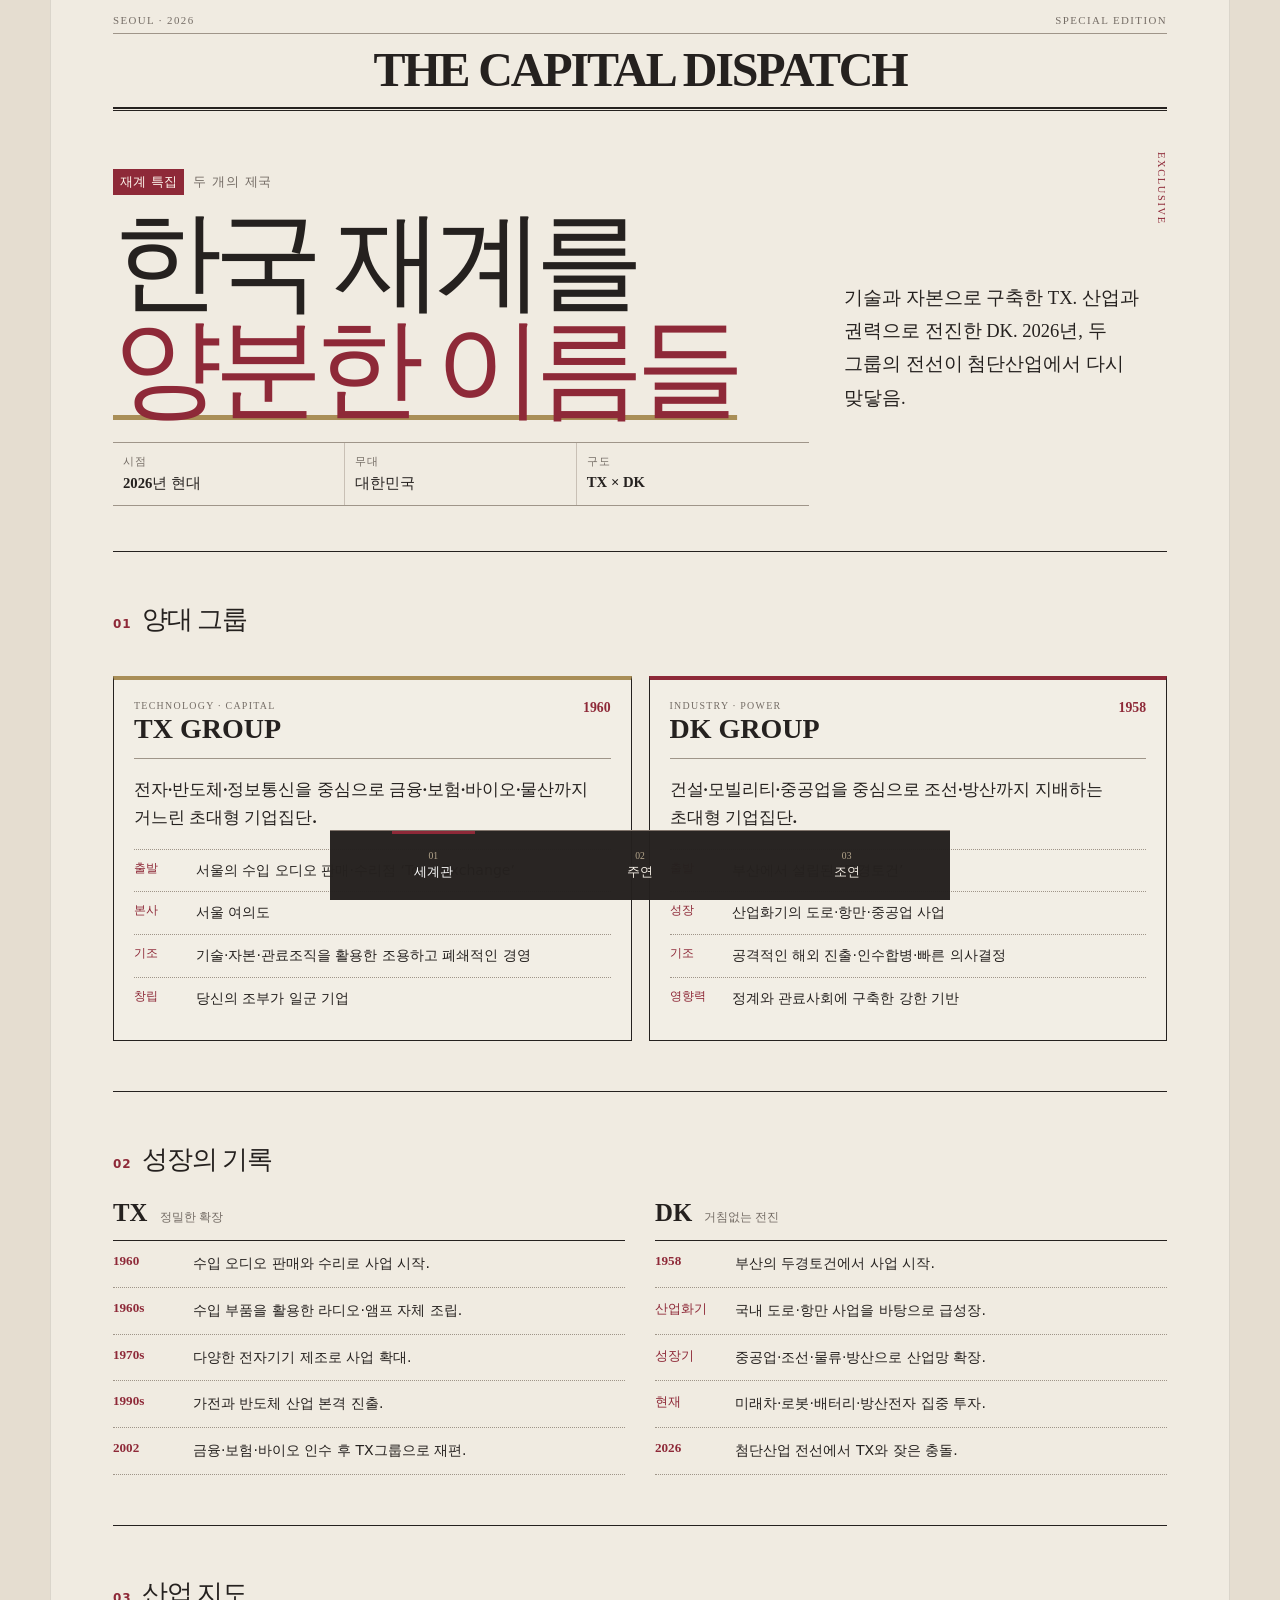
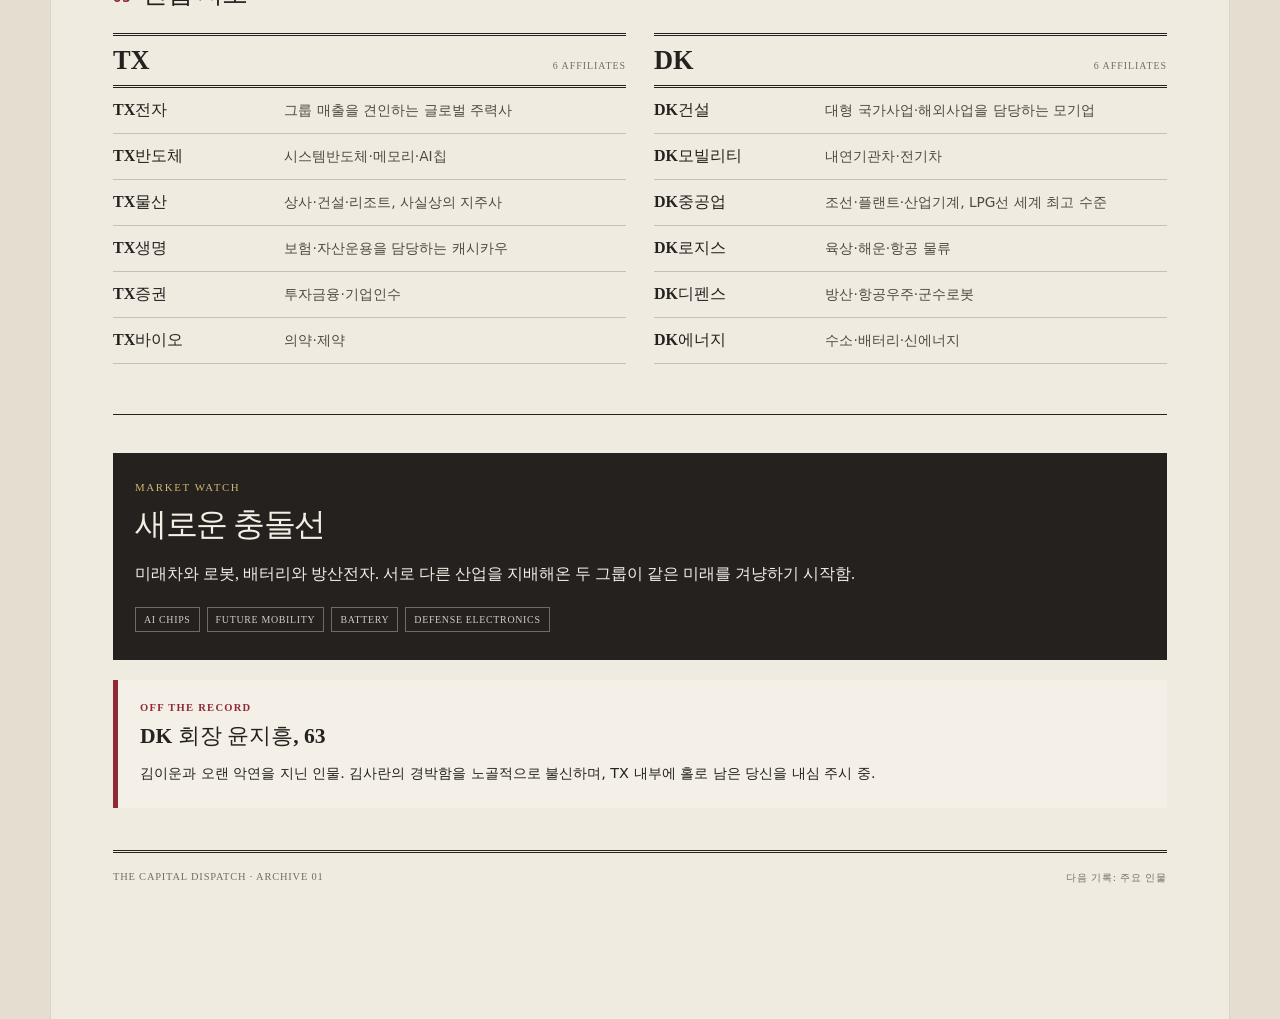
==== index.html @ c9440ed6 "Add mobile-first RP introduction site Adds the world, lead character, and supporting character pages" ====
<!doctype html>
<html lang="ko">
<head>
  <meta charset="utf-8">
  <meta name="viewport" content="width=device-width, initial-scale=1, viewport-fit=cover">
  <meta name="theme-color" content="#eee8dd">
  <meta name="description" content="2026년 한국 재계를 양분한 TX그룹과 DK그룹의 역사와 계열사를 담은 RP 세계관 안내.">
  <title>적뿐인 집안엔 내 편이 없다 | 세계관</title>
  <link rel="icon" href="favicon.svg" type="image/svg+xml">
  <link rel="stylesheet" href="styles.css">
</head>
<body>
  <a class="skip-link" href="#main">본문으로 이동</a>

  <header class="masthead" aria-label="특집 제호">
    <div class="masthead__meta">
      <span>SEOUL · 2026</span>
      <span>SPECIAL EDITION</span>
    </div>
    <div class="masthead__name">THE CAPITAL DISPATCH</div>
    <div class="masthead__rule" aria-hidden="true"></div>
  </header>

  <main id="main">
    <article class="lead-story">
      <p class="kicker"><span>재계 특집</span> 두 개의 제국</p>
      <h1>한국 재계를<br><em>양분한 이름들</em></h1>
      <p class="lead-story__summary">
        기술과 자본으로 구축한 TX.
        산업과 권력으로 전진한 DK.
        2026년, 두 그룹의 전선이 첨단산업에서 다시 맞닿음.
      </p>
      <dl class="edition-data" aria-label="세계관 기본 정보">
        <div><dt>시점</dt><dd>2026년 현대</dd></div>
        <div><dt>무대</dt><dd>대한민국</dd></div>
        <div><dt>구도</dt><dd>TX × DK</dd></div>
      </dl>
    </article>

    <section class="empire-grid" aria-labelledby="empire-title">
      <h2 id="empire-title" class="section-heading">
        <span>01</span> 양대 그룹
      </h2>

      <article class="group-card group-card--tx">
        <header class="group-card__header">
          <div>
            <p class="group-card__eyebrow">TECHNOLOGY · CAPITAL</p>
            <h3>TX GROUP</h3>
          </div>
          <span class="founding-year">1960</span>
        </header>
        <p class="group-card__lead">
          전자·반도체·정보통신을 중심으로 금융·보험·바이오·물산까지 거느린 초대형 기업집단.
        </p>
        <ul class="fact-list">
          <li><b>출발</b><span>서울의 수입 오디오 판매·수리점 ‘Tone Exchange’</span></li>
          <li><b>본사</b><span>서울 여의도</span></li>
          <li><b>기조</b><span>기술·자본·관료조직을 활용한 조용하고 폐쇄적인 경영</span></li>
          <li><b>창립</b><span>당신의 조부가 일군 기업</span></li>
        </ul>
      </article>

      <article class="group-card group-card--dk">
        <header class="group-card__header">
          <div>
            <p class="group-card__eyebrow">INDUSTRY · POWER</p>
            <h3>DK GROUP</h3>
          </div>
          <span class="founding-year">1958</span>
        </header>
        <p class="group-card__lead">
          건설·모빌리티·중공업을 중심으로 조선·방산까지 지배하는 초대형 기업집단.
        </p>
        <ul class="fact-list">
          <li><b>출발</b><span>부산에서 설립된 ‘두경토건’</span></li>
          <li><b>성장</b><span>산업화기의 도로·항만·중공업 사업</span></li>
          <li><b>기조</b><span>공격적인 해외 진출·인수합병·빠른 의사결정</span></li>
          <li><b>영향력</b><span>정계와 관료사회에 구축한 강한 기반</span></li>
        </ul>
      </article>
    </section>

    <section class="history" aria-labelledby="history-title">
      <h2 id="history-title" class="section-heading">
        <span>02</span> 성장의 기록
      </h2>

      <div class="history__columns">
        <article class="timeline">
          <h3>TX <small>정밀한 확장</small></h3>
          <ol>
            <li><time>1960</time><p>수입 오디오 판매와 수리로 사업 시작.</p></li>
            <li><time>1960s</time><p>수입 부품을 활용한 라디오·앰프 자체 조립.</p></li>
            <li><time>1970s</time><p>다양한 전자기기 제조로 사업 확대.</p></li>
            <li><time>1990s</time><p>가전과 반도체 산업 본격 진출.</p></li>
            <li><time>2002</time><p>금융·보험·바이오 인수 후 TX그룹으로 재편.</p></li>
          </ol>
        </article>

        <article class="timeline">
          <h3>DK <small>거침없는 전진</small></h3>
          <ol>
            <li><time>1958</time><p>부산의 두경토건에서 사업 시작.</p></li>
            <li><time>산업화기</time><p>국내 도로·항만 사업을 바탕으로 급성장.</p></li>
            <li><time>성장기</time><p>중공업·조선·물류·방산으로 산업망 확장.</p></li>
            <li><time>현재</time><p>미래차·로봇·배터리·방산전자 집중 투자.</p></li>
            <li><time>2026</time><p>첨단산업 전선에서 TX와 잦은 충돌.</p></li>
          </ol>
        </article>
      </div>
    </section>

    <section class="affiliates" aria-labelledby="affiliate-title">
      <h2 id="affiliate-title" class="section-heading">
        <span>03</span> 산업 지도
      </h2>

      <div class="affiliate-columns">
        <article>
          <header class="affiliate-columns__header">
            <h3>TX</h3><span>6 AFFILIATES</span>
          </header>
          <dl class="affiliate-list">
            <div><dt>TX전자</dt><dd>그룹 매출을 견인하는 글로벌 주력사</dd></div>
            <div><dt>TX반도체</dt><dd>시스템반도체·메모리·AI칩</dd></div>
            <div><dt>TX물산</dt><dd>상사·건설·리조트, 사실상의 지주사</dd></div>
            <div><dt>TX생명</dt><dd>보험·자산운용을 담당하는 캐시카우</dd></div>
            <div><dt>TX증권</dt><dd>투자금융·기업인수</dd></div>
            <div><dt>TX바이오</dt><dd>의약·제약</dd></div>
          </dl>
        </article>

        <article>
          <header class="affiliate-columns__header">
            <h3>DK</h3><span>6 AFFILIATES</span>
          </header>
          <dl class="affiliate-list">
            <div><dt>DK건설</dt><dd>대형 국가사업·해외사업을 담당하는 모기업</dd></div>
            <div><dt>DK모빌리티</dt><dd>내연기관차·전기차</dd></div>
            <div><dt>DK중공업</dt><dd>조선·플랜트·산업기계, LPG선 세계 최고 수준</dd></div>
            <div><dt>DK로지스</dt><dd>육상·해운·항공 물류</dd></div>
            <div><dt>DK디펜스</dt><dd>방산·항공우주·군수로봇</dd></div>
            <div><dt>DK에너지</dt><dd>수소·배터리·신에너지</dd></div>
          </dl>
        </article>
      </div>
    </section>

    <section class="fault-line" aria-labelledby="fault-title">
      <div class="fault-line__label">MARKET WATCH</div>
      <h2 id="fault-title">새로운 충돌선</h2>
      <p>
        미래차와 로봇, 배터리와 방산전자.
        서로 다른 산업을 지배해온 두 그룹이 같은 미래를 겨냥하기 시작함.
      </p>
      <ul aria-label="충돌 산업">
        <li>AI CHIPS</li>
        <li>FUTURE MOBILITY</li>
        <li>BATTERY</li>
        <li>DEFENSE ELECTRONICS</li>
      </ul>
    </section>

    <aside class="chairman-note" aria-labelledby="chairman-title">
      <p class="chairman-note__mark">OFF THE RECORD</p>
      <h2 id="chairman-title">DK 회장 윤지흥, 63</h2>
      <p>
        김이운과 오랜 악연을 지닌 인물.
        김사란의 경박함을 노골적으로 불신하며, TX 내부에 홀로 남은 당신을 내심 주시 중.
      </p>
    </aside>
  </main>

  <footer class="page-footer">
    <p>THE CAPITAL DISPATCH · ARCHIVE 01</p>
    <p>다음 기록: 주요 인물</p>
  </footer>

  <nav class="bottom-nav" aria-label="페이지 탐색">
    <a href="index.html" aria-current="page"><b>01</b><span>세계관</span></a>
    <a href="leads.html"><b>02</b><span>주연</span></a>
    <a href="supporting.html"><b>03</b><span>조연</span></a>
  </nav>
</body>
</html>
---- styles.css ----
:root {
  color-scheme: light;
  --paper: #eee8dd;
  --paper-deep: #e5ddd0;
  --ink: #25211f;
  --muted: #746c65;
  --rule: #9f9589;
  --rule-light: #c9c0b5;
  --wine: #8e2938;
  --gold: #a98e57;
  --nav-height: 70px;
  font-family: system-ui, -apple-system, BlinkMacSystemFont, "Apple SD Gothic Neo", "Malgun Gothic", sans-serif;
  font-synthesis: none;
}

* { box-sizing: border-box; }

html {
  background: var(--paper-deep);
  scroll-behavior: auto;
}

body {
  width: min(100%, 1180px);
  min-height: 100vh;
  margin: 0 auto;
  padding: 0 18px calc(var(--nav-height) + env(safe-area-inset-bottom) + 34px);
  color: var(--ink);
  background:
    linear-gradient(rgba(255,255,255,.12), rgba(255,255,255,.12)),
    var(--paper);
  border-inline: 1px solid rgba(75, 66, 58, .13);
  text-rendering: optimizeLegibility;
  overflow-wrap: break-word;
}

a { color: inherit; }

.skip-link {
  position: fixed;
  z-index: 100;
  left: 12px;
  top: 12px;
  padding: 10px 14px;
  color: white;
  background: var(--ink);
  transform: translateY(-160%);
}

.skip-link:focus { transform: none; }

.masthead {
  padding: 14px 0 0;
  border-bottom: 3px double var(--ink);
}

.masthead__meta {
  display: flex;
  justify-content: space-between;
  gap: 16px;
  padding-bottom: 7px;
  color: var(--muted);
  font-family: Georgia, "Times New Roman", serif;
  font-size: .68rem;
  letter-spacing: .13em;
}

.masthead__name {
  padding: 8px 0 10px;
  border-top: 1px solid var(--rule);
  font-family: Georgia, "Times New Roman", "Batang", serif;
  font-size: clamp(1.45rem, 6.5vw, 3rem);
  font-weight: 700;
  letter-spacing: -.045em;
  text-align: center;
}

.masthead__rule { border-top: 1px solid var(--ink); }

main { display: block; }

.lead-story {
  position: relative;
  padding: 38px 0 32px;
  border-bottom: 1px solid var(--ink);
}

.lead-story::after {
  content: "EXCLUSIVE";
  position: absolute;
  right: 0;
  top: 41px;
  color: var(--wine);
  font-family: Georgia, serif;
  font-size: .65rem;
  letter-spacing: .16em;
  writing-mode: vertical-rl;
}

.kicker {
  display: flex;
  align-items: center;
  gap: 9px;
  margin: 0 34px 14px 0;
  color: var(--muted);
  font-size: .82rem;
  font-weight: 700;
  letter-spacing: .06em;
}

.kicker span {
  padding: 4px 7px;
  color: #fff8ef;
  background: var(--wine);
  letter-spacing: 0;
}

h1, h2, h3, p { margin-top: 0; }

h1 {
  max-width: 12ch;
  margin-bottom: 20px;
  font-family: Georgia, "Times New Roman", "Batang", serif;
  font-size: clamp(2.6rem, 12vw, 6.8rem);
  line-height: .98;
  letter-spacing: -.075em;
  word-break: keep-all;
}

h1 em {
  color: var(--wine);
  font-style: normal;
  text-decoration: underline;
  text-decoration-color: var(--gold);
  text-decoration-thickness: .05em;
  text-underline-offset: .09em;
}

.lead-story__summary {
  max-width: 580px;
  margin-bottom: 27px;
  font-family: Georgia, "Times New Roman", "Batang", serif;
  font-size: 1.06rem;
  line-height: 1.8;
  word-break: keep-all;
}

.edition-data {
  display: grid;
  grid-template-columns: repeat(3, minmax(0, 1fr));
  margin: 0;
  border-block: 1px solid var(--rule);
}

.edition-data div {
  padding: 12px 10px;
  border-right: 1px solid var(--rule-light);
}

.edition-data div:last-child { border-right: 0; }
.edition-data dt { color: var(--muted); font-size: .68rem; font-weight: 800; letter-spacing: .08em; }
.edition-data dd { margin: 5px 0 0; font-family: Georgia, "Batang", serif; font-size: .92rem; font-weight: 700; }

section { padding: 38px 0; border-bottom: 1px solid var(--ink); }

.section-heading {
  display: flex;
  align-items: baseline;
  gap: 10px;
  margin-bottom: 22px;
  font-family: Georgia, "Times New Roman", "Batang", serif;
  font-size: 1.65rem;
  letter-spacing: -.04em;
}

.section-heading span {
  color: var(--wine);
  font-family: system-ui, sans-serif;
  font-size: .75rem;
  letter-spacing: .08em;
}

.empire-grid { display: grid; gap: 17px; }
.empire-grid > .section-heading { grid-column: 1 / -1; }

.group-card {
  padding: 20px;
  border: 1px solid var(--ink);
  background: rgba(255,255,255,.14);
}

.group-card--dk { border-top-color: var(--wine); border-top-width: 4px; }
.group-card--tx { border-top-color: var(--gold); border-top-width: 4px; }

.group-card__header {
  display: flex;
  align-items: start;
  justify-content: space-between;
  gap: 14px;
  padding-bottom: 15px;
  border-bottom: 1px solid var(--rule);
}

.group-card__eyebrow {
  margin-bottom: 4px;
  color: var(--muted);
  font-family: Georgia, serif;
  font-size: .62rem;
  letter-spacing: .13em;
}

.group-card h3 {
  margin: 0;
  font-family: Georgia, "Times New Roman", serif;
  font-size: 1.75rem;
  line-height: 1;
}

.founding-year {
  color: var(--wine);
  font-family: Georgia, serif;
  font-size: .86rem;
  font-weight: 700;
}

.group-card__lead {
  margin: 17px 0;
  font-family: Georgia, "Batang", serif;
  font-size: 1.05rem;
  font-weight: 700;
  line-height: 1.65;
  word-break: keep-all;
}

.fact-list { display: grid; gap: 0; margin: 0; padding: 0; list-style: none; }
.fact-list li { display: grid; grid-template-columns: 52px 1fr; gap: 10px; padding: 10px 0; border-top: 1px dotted var(--rule); font-size: .88rem; line-height: 1.55; }
.fact-list b { color: var(--wine); font-size: .72rem; letter-spacing: .04em; }

.history__columns { display: grid; gap: 30px; }
.timeline h3 { margin-bottom: 13px; font-family: Georgia, serif; font-size: 1.55rem; }
.timeline h3 small { margin-left: 6px; color: var(--muted); font-family: inherit; font-size: .72rem; font-weight: 400; }
.timeline ol { margin: 0; padding: 0; list-style: none; border-top: 1px solid var(--ink); }
.timeline li { display: grid; grid-template-columns: 68px 1fr; gap: 12px; padding: 12px 0; border-bottom: 1px dotted var(--rule); }
.timeline time { color: var(--wine); font-family: Georgia, serif; font-size: .82rem; font-weight: 700; }
.timeline p { margin: 0; font-size: .88rem; line-height: 1.55; }

.affiliate-columns { display: grid; gap: 28px; }
.affiliate-columns__header { display: flex; align-items: baseline; justify-content: space-between; padding: 9px 0; border-block: 3px double var(--ink); }
.affiliate-columns__header h3 { margin: 0; font-family: Georgia, serif; font-size: 1.65rem; }
.affiliate-columns__header span { color: var(--muted); font-family: Georgia, serif; font-size: .62rem; letter-spacing: .1em; }
.affiliate-list { margin: 0; }
.affiliate-list div { display: grid; grid-template-columns: minmax(95px, .7fr) 1.5fr; gap: 12px; padding: 12px 0; border-bottom: 1px solid var(--rule-light); }
.affiliate-list dt { font-family: Georgia, "Batang", serif; font-weight: 700; }
.affiliate-list dd { margin: 0; color: #4f4945; font-size: .86rem; line-height: 1.5; }

.fault-line {
  margin-top: 38px;
  padding: 28px 22px;
  color: #f4eee4;
  background: var(--ink);
  border: 0;
}

.fault-line__label { margin-bottom: 10px; color: #d4b471; font-family: Georgia, serif; font-size: .68rem; letter-spacing: .15em; }
.fault-line h2 { margin-bottom: 13px; font-family: Georgia, "Batang", serif; font-size: 2rem; letter-spacing: -.045em; }
.fault-line p { margin-bottom: 20px; font-family: Georgia, "Batang", serif; line-height: 1.7; word-break: keep-all; }
.fault-line ul { display: flex; flex-wrap: wrap; gap: 7px; margin: 0; padding: 0; list-style: none; }
.fault-line li { padding: 6px 8px; border: 1px solid #746a62; color: #d4ccc3; font-family: Georgia, serif; font-size: .62rem; letter-spacing: .07em; }

.chairman-note {
  margin: 20px 0 42px;
  padding: 22px;
  border-left: 5px solid var(--wine);
  background: rgba(255,255,255,.22);
}

.chairman-note__mark { margin-bottom: 8px; color: var(--wine); font-family: Georgia, serif; font-size: .66rem; font-weight: 700; letter-spacing: .12em; }
.chairman-note h2 { margin-bottom: 11px; font-family: Georgia, "Batang", serif; font-size: 1.35rem; }
.chairman-note p:last-child { margin: 0; font-size: .9rem; line-height: 1.7; word-break: keep-all; }

.page-footer {
  display: flex;
  justify-content: space-between;
  gap: 18px;
  padding: 18px 0 30px;
  border-top: 3px double var(--ink);
  color: var(--muted);
  font-family: Georgia, serif;
  font-size: .65rem;
  letter-spacing: .08em;
}

.page-footer p { margin: 0; }

.bottom-nav {
  position: fixed;
  z-index: 50;
  left: 50%;
  bottom: 0;
  display: grid;
  grid-template-columns: repeat(3, 1fr);
  width: min(100%, 620px);
  height: calc(var(--nav-height) + env(safe-area-inset-bottom));
  padding-bottom: env(safe-area-inset-bottom);
  color: #f5efe6;
  background: rgba(37, 33, 31, .98);
  border-top: 1px solid #81756c;
  transform: translateX(-50%);
}

.bottom-nav > * {
  display: flex;
  flex-direction: column;
  align-items: center;
  justify-content: center;
  min-width: 0;
  min-height: 44px;
  text-decoration: none;
}

.bottom-nav b { color: #b7a88e; font-family: Georgia, serif; font-size: .6rem; font-weight: 400; }
.bottom-nav span span, .bottom-nav a span { margin-top: 3px; font-size: .8rem; font-weight: 700; }
.bottom-nav [aria-current="page"] { position: relative; color: white; }
.bottom-nav [aria-current="page"]::before { content: ""; position: absolute; left: 30%; right: 30%; top: 0; height: 3px; background: var(--wine); }
.bottom-nav [aria-disabled="true"] { color: #817a74; }

.people-lead {
  padding: 38px 0 34px;
  border-bottom: 3px double var(--ink);
}

.people-lead h1 { margin-bottom: 18px; }

.people-lead > p:last-child {
  max-width: 590px;
  margin-bottom: 0;
  font-family: Georgia, "Times New Roman", "Batang", serif;
  font-size: 1.03rem;
  line-height: 1.8;
  word-break: keep-all;
}

.profile {
  padding: 38px 0 46px;
  border-bottom: 1px solid var(--ink);
}

.profile__headline {
  display: flex;
  align-items: center;
  justify-content: space-between;
  gap: 18px;
  padding: 8px 0;
  border-block: 1px solid var(--ink);
  font-family: Georgia, "Times New Roman", serif;
  font-size: .64rem;
  letter-spacing: .13em;
}

.profile__headline p { margin: 0; }
.profile__headline span { color: var(--wine); font-weight: 700; }

.profile__hero {
  display: grid;
  gap: 24px;
  padding: 22px 0 28px;
}

.portrait-mount {
  display: grid;
  place-items: center;
  aspect-ratio: 2 / 3;
  max-height: 650px;
  border: 1px solid var(--ink);
  background:
    linear-gradient(145deg, rgba(181,154,97,.12), transparent 42%),
    repeating-linear-gradient(0deg, transparent 0 34px, rgba(37,33,31,.045) 34px 35px),
    rgba(255,255,255,.14);
}

.portrait-mount span {
  color: rgba(37,33,31,.18);
  font-family: Georgia, serif;
  font-size: clamp(5rem, 28vw, 11rem);
  font-weight: 700;
  letter-spacing: -.1em;
}

.portrait-mount small {
  align-self: end;
  margin-bottom: 18px;
  color: var(--muted);
  font-family: Georgia, serif;
  font-size: .6rem;
  letter-spacing: .14em;
}

.portrait-mount--itae { border-top: 4px solid var(--wine); }
.portrait-mount--mugyeong { border-top: 4px solid var(--gold); }

.profile__identity { align-self: end; }

.profile__position {
  margin-bottom: 8px;
  color: var(--wine);
  font-size: .76rem;
  font-weight: 800;
  letter-spacing: .02em;
}

.profile__identity h2 {
  margin: 0;
  font-family: Georgia, "Times New Roman", "Batang", serif;
  font-size: clamp(3.1rem, 15vw, 6.2rem);
  line-height: .98;
  letter-spacing: -.08em;
}

.profile__roman {
  margin: 10px 0 18px;
  color: var(--muted);
  font-family: Georgia, serif;
  font-size: .7rem;
  letter-spacing: .14em;
}

.profile-badges {
  display: grid;
  grid-template-columns: repeat(2, minmax(0, 1fr));
  margin: 0 0 20px;
  padding: 0;
  border-block: 1px solid var(--rule);
  list-style: none;
}

.profile-badges li {
  padding: 10px 8px;
  border-right: 1px solid var(--rule-light);
  border-bottom: 1px solid var(--rule-light);
  font-family: Georgia, "Batang", serif;
  font-size: .86rem;
}

.profile-badges li:nth-child(2n) { border-right: 0; }
.profile-badges li:nth-last-child(-n+2) { border-bottom: 0; }
.profile-badges b { display: block; margin-bottom: 3px; color: var(--gold); font-family: system-ui, sans-serif; font-size: .62rem; letter-spacing: .08em; }

.profile__dek {
  margin: 0;
  font-family: Georgia, "Times New Roman", "Batang", serif;
  font-size: 1.08rem;
  font-weight: 700;
  line-height: 1.7;
  word-break: keep-all;
}

.record-grid { display: grid; gap: 14px; }

.record-block {
  padding: 20px;
  border: 1px solid var(--ink);
}

.record-block--private {
  color: #f5eee4;
  background: var(--ink);
}

.record-label {
  margin-bottom: 7px;
  color: var(--wine);
  font-family: Georgia, serif;
  font-size: .65rem;
  font-weight: 700;
  letter-spacing: .14em;
}

.record-block--private .record-label { color: #d4b471; }
.record-block h3 { margin-bottom: 14px; font-family: Georgia, "Batang", serif; font-size: 1.35rem; }
.record-block ul { margin: 0; padding: 0; list-style: none; }
.record-block li { position: relative; padding: 9px 0 9px 16px; border-top: 1px dotted var(--rule); font-size: .88rem; line-height: 1.6; word-break: keep-all; }
.record-block li::before { content: "▪"; position: absolute; left: 0; color: var(--wine); }
.record-block--private li { border-top-color: #625b56; }
.record-block--private li::before { color: #d4b471; }

.profile-columns {
  display: grid;
  gap: 24px;
  padding: 32px 0 24px;
}

.profile-copy h3,
.appearance-file h3 {
  margin-bottom: 11px;
  padding-bottom: 7px;
  border-bottom: 1px solid var(--ink);
  font-family: Georgia, "Batang", serif;
  font-size: 1.25rem;
}

.profile-copy p,
.appearance-file p {
  margin-bottom: 12px;
  font-size: .91rem;
  line-height: 1.75;
  word-break: keep-all;
}

.profile-copy p:last-child,
.appearance-file p:last-child { margin-bottom: 0; }

.appearance-file {
  padding: 20px;
  border-block: 3px double var(--ink);
}

.private-index { padding: 27px 0 0; }
.private-index h3 { margin-bottom: 12px; color: var(--wine); font-family: Georgia, serif; font-size: .72rem; letter-spacing: .14em; }
.private-index dl { display: grid; margin: 0; border-top: 1px solid var(--ink); }
.private-index div { display: grid; grid-template-columns: 68px 1fr; gap: 12px; padding: 11px 0; border-bottom: 1px dotted var(--rule); }
.private-index dt { color: var(--muted); font-size: .72rem; font-weight: 800; }
.private-index dd { margin: 0; font-family: Georgia, "Batang", serif; font-size: .88rem; line-height: 1.5; }

.profile-divider {
  display: flex;
  align-items: center;
  gap: 15px;
  padding: 26px 0;
  color: var(--wine);
  font-family: Georgia, serif;
  font-size: .65rem;
  letter-spacing: .15em;
}

.profile-divider::before,
.profile-divider::after { content: ""; flex: 1; border-top: 1px solid var(--rule); }

.supporting-lead h1 { max-width: 13ch; }

.family-file { padding-bottom: 44px; }

.family-tree {
  position: relative;
  padding: 20px;
  border: 1px solid var(--ink);
  background: rgba(255,255,255,.14);
}

.family-tree__root,
.family-node {
  padding: 13px 10px;
  text-align: center;
  border: 1px solid var(--rule);
  background: var(--paper);
}

.family-tree__root {
  width: min(210px, 72%);
  margin: 0 auto 28px;
  border-top: 3px solid var(--gold);
}

.family-tree__root::after {
  content: "";
  position: absolute;
  left: 50%;
  top: 89px;
  height: 25px;
  border-left: 1px solid var(--rule);
}

.family-tree small,
.family-node small {
  display: block;
  margin-bottom: 4px;
  color: var(--muted);
  font-size: .65rem;
  letter-spacing: .05em;
}

.family-tree strong,
.family-node strong {
  font-family: Georgia, "Batang", serif;
  font-size: 1rem;
}

.family-tree__branches {
  display: grid;
  gap: 12px;
}

.family-branch { display: grid; gap: 7px; }
.family-node--you { border-color: var(--wine); }
.family-node--you strong { color: var(--wine); }
.family-node--child { margin-inline: 18px; border-style: dotted; }
.family-caption { margin: 17px 0 0; color: var(--muted); font-family: Georgia, "Batang", serif; font-size: .85rem; line-height: 1.65; text-align: center; word-break: keep-all; }

.dossier-section { padding-bottom: 46px; }
.dossier-grid { display: grid; gap: 28px; }

.dossier {
  border: 1px solid var(--ink);
  background: rgba(255,255,255,.1);
}

.dossier__strap {
  display: flex;
  align-items: center;
  justify-content: space-between;
  gap: 16px;
  padding: 9px 12px;
  color: #f5eee4;
  background: var(--ink);
  font-family: Georgia, serif;
  font-size: .61rem;
  letter-spacing: .11em;
}

.dossier__strap b { color: #d4b471; }

.dossier__portrait {
  width: 100%;
  max-height: none;
  border: 0;
  border-bottom: 1px solid var(--ink);
}

.dossier--iwun .dossier__portrait,
.dossier--saran .dossier__portrait { border-top: 4px solid var(--wine); }

.dossier__body { padding: 20px; }

.dossier__relation {
  margin-bottom: 7px;
  color: var(--wine);
  font-size: .73rem;
  font-weight: 800;
}

.dossier__body > h3 {
  margin-bottom: 7px;
  font-family: Georgia, "Times New Roman", "Batang", serif;
  font-size: 2.5rem;
  line-height: 1;
  letter-spacing: -.06em;
}

.dossier-badges {
  display: flex;
  flex-wrap: wrap;
  gap: 5px;
  margin: 0 0 17px;
  padding: 0;
  list-style: none;
}

.dossier-badges li {
  padding: 5px 7px;
  border: 1px solid var(--rule);
  font-family: Georgia, "Batang", serif;
  font-size: .7rem;
}

.dossier__headline {
  margin-bottom: 20px;
  padding: 14px 0;
  border-block: 3px double var(--ink);
  font-family: Georgia, "Batang", serif;
  font-size: 1.03rem;
  font-weight: 700;
  line-height: 1.6;
  word-break: keep-all;
}

.dossier-copy { margin-top: 18px; }
.dossier-copy h4 { margin: 0 0 8px; color: var(--muted); font-family: Georgia, "Batang", serif; font-size: .95rem; }
.dossier-copy ul { margin: 0; padding: 0; border-top: 1px solid var(--rule); list-style: none; }
.dossier-copy li { position: relative; padding: 9px 0 9px 14px; border-bottom: 1px dotted var(--rule); font-size: .84rem; line-height: 1.55; word-break: keep-all; }
.dossier-copy li::before { content: "▪"; position: absolute; left: 0; color: var(--gold); }
.dossier-copy--alert h4 { color: var(--wine); }
.dossier-copy--alert li::before { color: var(--wine); }

.appearance-note {
  margin: 19px 0 0;
  padding-top: 12px;
  border-top: 1px solid var(--ink);
  color: #504a45;
  font-family: Georgia, "Batang", serif;
  font-size: .82rem;
  line-height: 1.55;
}

.appearance-note b { margin-right: 7px; color: var(--wine); }

.warning-strip {
  margin: 38px 0 42px;
  padding: 22px;
  color: #f5eee4;
  background: var(--wine);
  text-align: center;
}

.warning-strip p { margin-bottom: 7px; color: #e6cbbb; font-family: Georgia, serif; font-size: .62rem; letter-spacing: .14em; }
.warning-strip strong { font-family: Georgia, "Batang", serif; font-size: 1rem; line-height: 1.6; }

@media (min-width: 720px) {
  body { padding-inline: 38px; }
  .lead-story { padding-block: 58px 45px; }
  .lead-story__summary { font-size: 1.16rem; }
  .empire-grid { grid-template-columns: 1fr 1fr; }
  .history__columns, .affiliate-columns { grid-template-columns: 1fr 1fr; }
  section { padding-block: 50px; }
  .people-lead { padding-block: 54px 45px; }
  .profile__hero { grid-template-columns: minmax(250px, .72fr) 1fr; align-items: end; }
  .record-grid, .profile-columns { grid-template-columns: 1fr 1fr; }
  .profile-badges { grid-template-columns: repeat(4, minmax(0, 1fr)); }
  .profile-badges li { border-bottom: 0; }
  .profile-badges li:nth-child(2n) { border-right: 1px solid var(--rule-light); }
  .profile-badges li:last-child { border-right: 0; }
  .family-tree__branches { grid-template-columns: repeat(3, 1fr); align-items: start; }
  .family-tree__root::after { top: 89px; }
  .dossier-grid { grid-template-columns: repeat(2, minmax(0, 1fr)); align-items: start; }
}

@media (min-width: 1050px) {
  body { padding-inline: 62px; }
  .lead-story { display: grid; grid-template-columns: 1.35fr .65fr; column-gap: 60px; align-items: end; }
  .lead-story .kicker, .lead-story h1 { grid-column: 1; }
  .lead-story__summary { grid-column: 2; grid-row: 1 / span 2; align-self: end; margin-bottom: 28px; }
  .edition-data { grid-column: 1 / -1; width: 66%; }
}

@media (prefers-reduced-motion: reduce) {
  *, *::before, *::after { scroll-behavior: auto !important; }
}
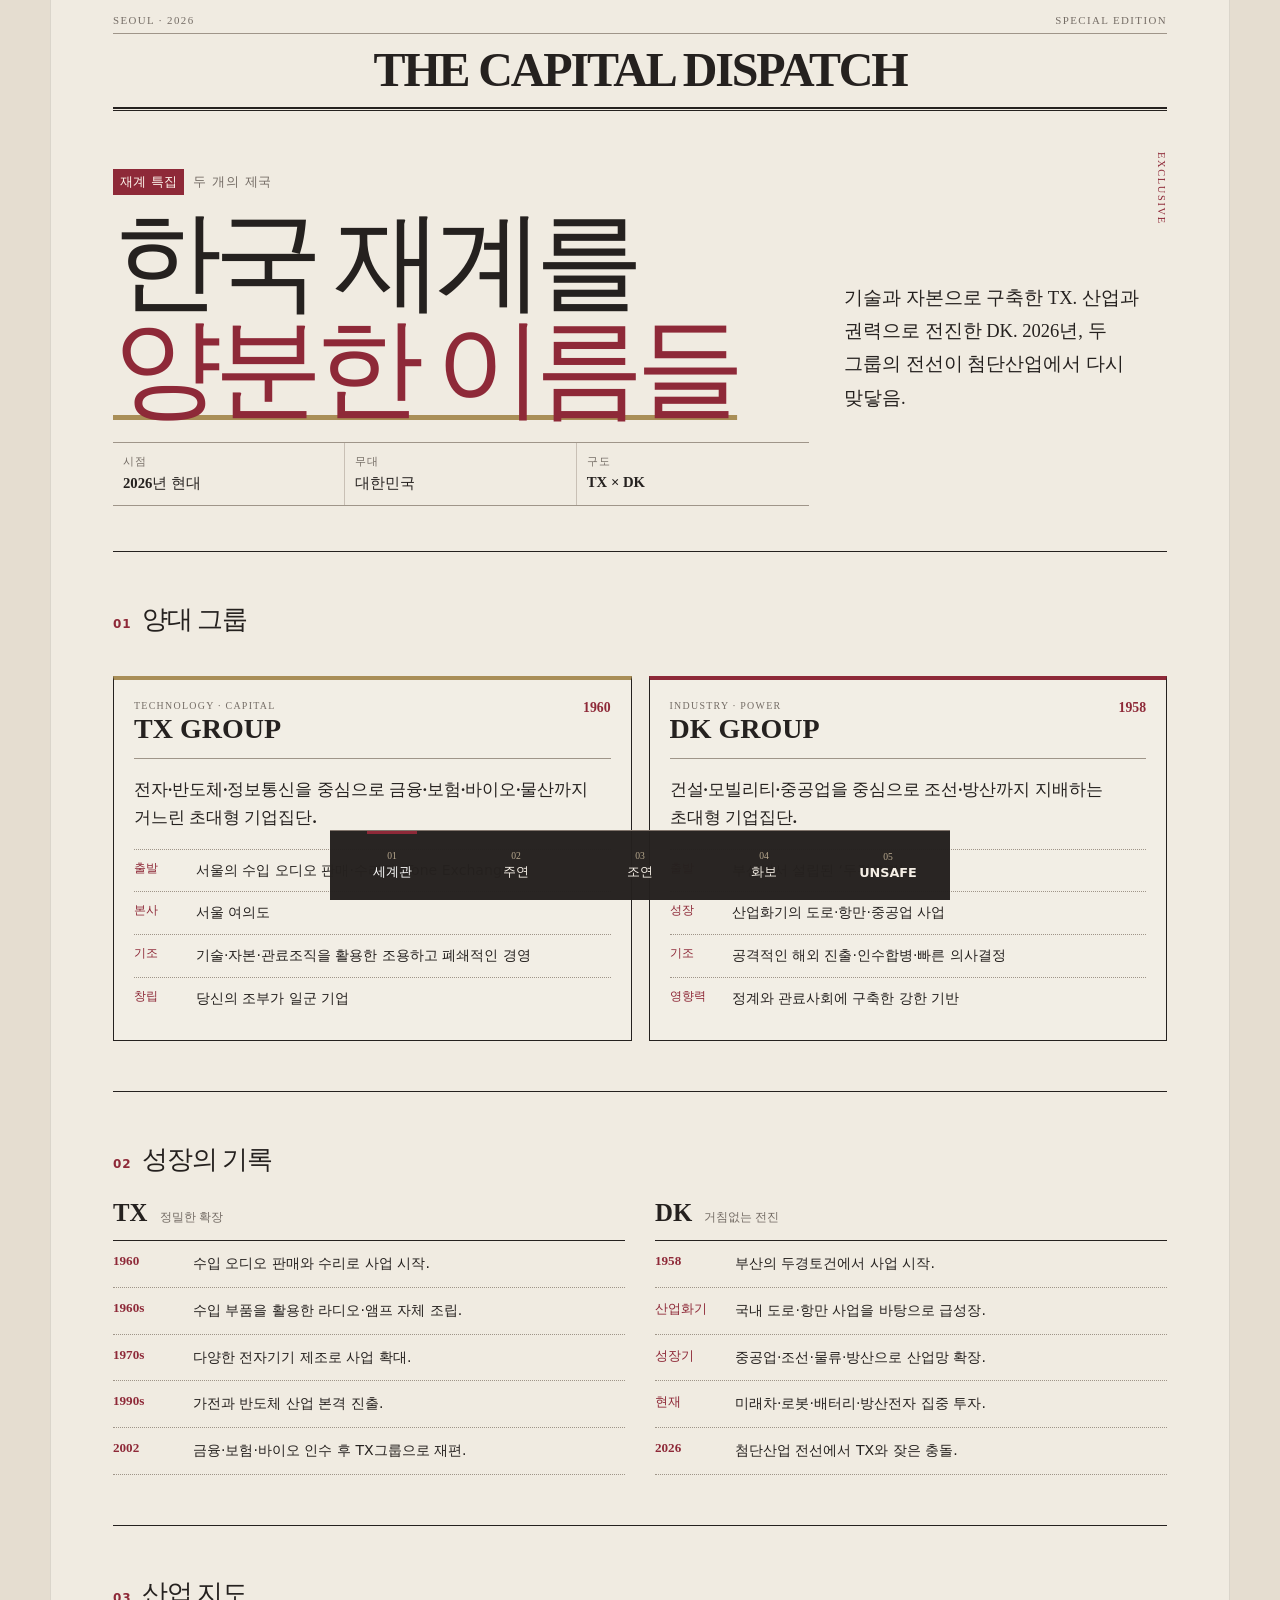
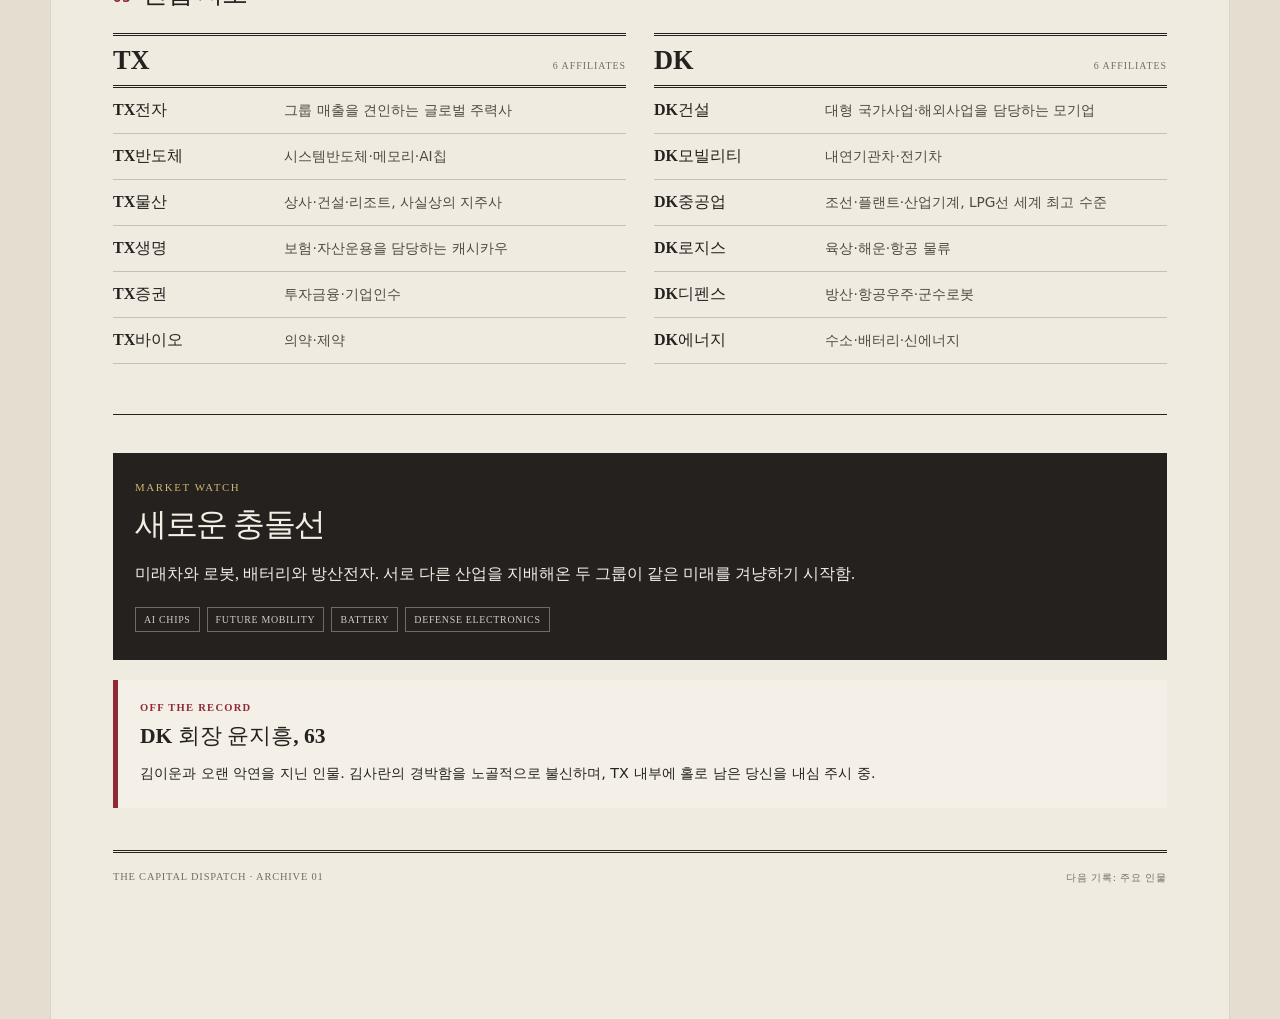
==== commit 06d69308: "Add image archives and profile artwork Adds the public gallery, password-gated adult archive, five-p" ====
--- a/index.html
+++ b/index.html
@@ -181,6 +181,8 @@
     <a href="index.html" aria-current="page"><b>01</b><span>세계관</span></a>
     <a href="leads.html"><b>02</b><span>주연</span></a>
     <a href="supporting.html"><b>03</b><span>조연</span></a>
+    <a href="gallery.html"><b>04</b><span>화보</span></a>
+    <a href="unsafe.html"><b>05</b><span>UNSAFE</span></a>
   </nav>
 </body>
 </html>
--- a/styles.css
+++ b/styles.css
@@ -298,7 +298,7 @@
   left: 50%;
   bottom: 0;
   display: grid;
-  grid-template-columns: repeat(3, 1fr);
+  grid-template-columns: repeat(5, 1fr);
   width: min(100%, 620px);
   height: calc(var(--nav-height) + env(safe-area-inset-bottom));
   padding-bottom: env(safe-area-inset-bottom);
@@ -319,7 +319,7 @@
 }
 
 .bottom-nav b { color: #b7a88e; font-family: Georgia, serif; font-size: .6rem; font-weight: 400; }
-.bottom-nav span span, .bottom-nav a span { margin-top: 3px; font-size: .8rem; font-weight: 700; }
+.bottom-nav span span, .bottom-nav a span { margin-top: 3px; font-size: clamp(.62rem, 2.8vw, .8rem); font-weight: 700; white-space: nowrap; }
 .bottom-nav [aria-current="page"] { position: relative; color: white; }
 .bottom-nav [aria-current="page"]::before { content: ""; position: absolute; left: 30%; right: 30%; top: 0; height: 3px; background: var(--wine); }
 .bottom-nav [aria-disabled="true"] { color: #817a74; }
@@ -395,6 +395,21 @@
   letter-spacing: .14em;
 }
 
+.portrait-mount--image {
+  display: flex;
+  aspect-ratio: 2 / 3;
+  margin: 0;
+  padding: 0;
+  overflow: hidden;
+}
+
+.portrait-mount--image img {
+  display: block;
+  width: 100%;
+  height: 100%;
+  object-fit: contain;
+}
+
 .portrait-mount--itae { border-top: 4px solid var(--wine); }
 .portrait-mount--mugyeong { border-top: 4px solid var(--gold); }
 
@@ -702,6 +717,173 @@
 
 .warning-strip p { margin-bottom: 7px; color: #e6cbbb; font-family: Georgia, serif; font-size: .62rem; letter-spacing: .14em; }
 .warning-strip strong { font-family: Georgia, "Batang", serif; font-size: 1rem; line-height: 1.6; }
+
+.gallery-lead h1,
+.restricted-lead h1 { max-width: 14ch; }
+
+.archive-section { padding-bottom: 46px; }
+
+.archive-heading {
+  display: flex;
+  align-items: end;
+  justify-content: space-between;
+  gap: 18px;
+  margin-bottom: 18px;
+  padding: 10px 0;
+  border-block: 3px double var(--ink);
+}
+
+.archive-heading p {
+  margin-bottom: 4px;
+  color: var(--wine);
+  font-family: Georgia, "Times New Roman", serif;
+  font-size: .66rem;
+  font-weight: 700;
+  letter-spacing: .13em;
+}
+
+.archive-heading h2 {
+  margin: 0;
+  font-family: Georgia, "Times New Roman", "Batang", serif;
+  font-size: clamp(2.1rem, 10vw, 4rem);
+  line-height: 1;
+  letter-spacing: -.065em;
+}
+
+.archive-heading > span {
+  padding-bottom: 4px;
+  color: var(--muted);
+  font-family: Georgia, "Times New Roman", serif;
+  font-size: .58rem;
+  letter-spacing: .11em;
+  text-align: right;
+}
+
+.image-archive {
+  display: grid;
+  grid-template-columns: minmax(0, 1fr);
+  gap: 18px;
+}
+
+.image-archive figure {
+  margin: 0;
+  padding: 8px;
+  border: 1px solid var(--ink);
+  background: rgba(255, 255, 255, .16);
+}
+
+.image-archive img {
+  display: block;
+  width: 100%;
+  height: auto;
+  border: 0;
+  background: var(--paper-deep);
+}
+
+.image-archive figcaption {
+  padding: 9px 2px 1px;
+  color: var(--muted);
+  font-family: Georgia, "Times New Roman", serif;
+  font-size: .62rem;
+  letter-spacing: .13em;
+}
+
+.archive-section--itae .archive-heading { border-top-color: var(--wine); }
+.archive-section--mugyeong .archive-heading { border-top-color: var(--gold); }
+
+.restricted-page.is-locked {
+  overflow: hidden;
+}
+
+.password-dialog {
+  width: min(calc(100% - 32px), 430px);
+  padding: 0;
+  color: var(--ink);
+  background: var(--paper);
+  border: 1px solid var(--ink);
+  box-shadow: 0 22px 70px rgba(0, 0, 0, .45);
+}
+
+.password-dialog::backdrop {
+  background: rgba(18, 15, 14, .88);
+}
+
+.password-dialog form { padding: 26px 22px 22px; }
+
+.password-dialog__mark {
+  margin-bottom: 12px;
+  color: var(--wine);
+  font-family: Georgia, "Times New Roman", serif;
+  font-size: .65rem;
+  font-weight: 700;
+  letter-spacing: .14em;
+}
+
+.password-dialog h1 {
+  margin-bottom: 14px;
+  font-size: clamp(2.1rem, 11vw, 3.2rem);
+}
+
+.password-dialog #password-guide {
+  margin-bottom: 21px;
+  font-size: .94rem;
+  line-height: 1.65;
+  word-break: keep-all;
+}
+
+.password-dialog label {
+  display: block;
+  margin-bottom: 6px;
+  color: var(--muted);
+  font-family: Georgia, "Times New Roman", serif;
+  font-size: .64rem;
+  font-weight: 700;
+  letter-spacing: .12em;
+}
+
+.password-dialog input {
+  width: 100%;
+  min-height: 48px;
+  padding: 10px 12px;
+  color: var(--ink);
+  background: rgba(255, 255, 255, .45);
+  border: 1px solid var(--ink);
+  border-radius: 0;
+  font: inherit;
+}
+
+.password-dialog input:focus {
+  outline: 3px solid rgba(169, 142, 87, .35);
+  outline-offset: 2px;
+}
+
+.password-dialog__error {
+  min-height: 1.4em;
+  margin: 7px 0 5px;
+  color: var(--wine);
+  font-size: .82rem;
+  font-weight: 700;
+}
+
+.password-dialog button {
+  width: 100%;
+  min-height: 48px;
+  padding: 10px 14px;
+  color: #fff8ef;
+  background: var(--wine);
+  border: 0;
+  font: inherit;
+  font-weight: 800;
+  cursor: pointer;
+}
+
+.password-dialog a {
+  display: block;
+  margin-top: 16px;
+  color: var(--muted);
+  font-size: .82rem;
+  text-align: center;
+}
 
 @media (min-width: 720px) {
   body { padding-inline: 38px; }
@@ -720,6 +902,7 @@
   .family-tree__branches { grid-template-columns: repeat(3, 1fr); align-items: start; }
   .family-tree__root::after { top: 89px; }
   .dossier-grid { grid-template-columns: repeat(2, minmax(0, 1fr)); align-items: start; }
+  .image-archive { grid-template-columns: repeat(2, minmax(0, 1fr)); gap: 26px; }
 }
 
 @media (min-width: 1050px) {
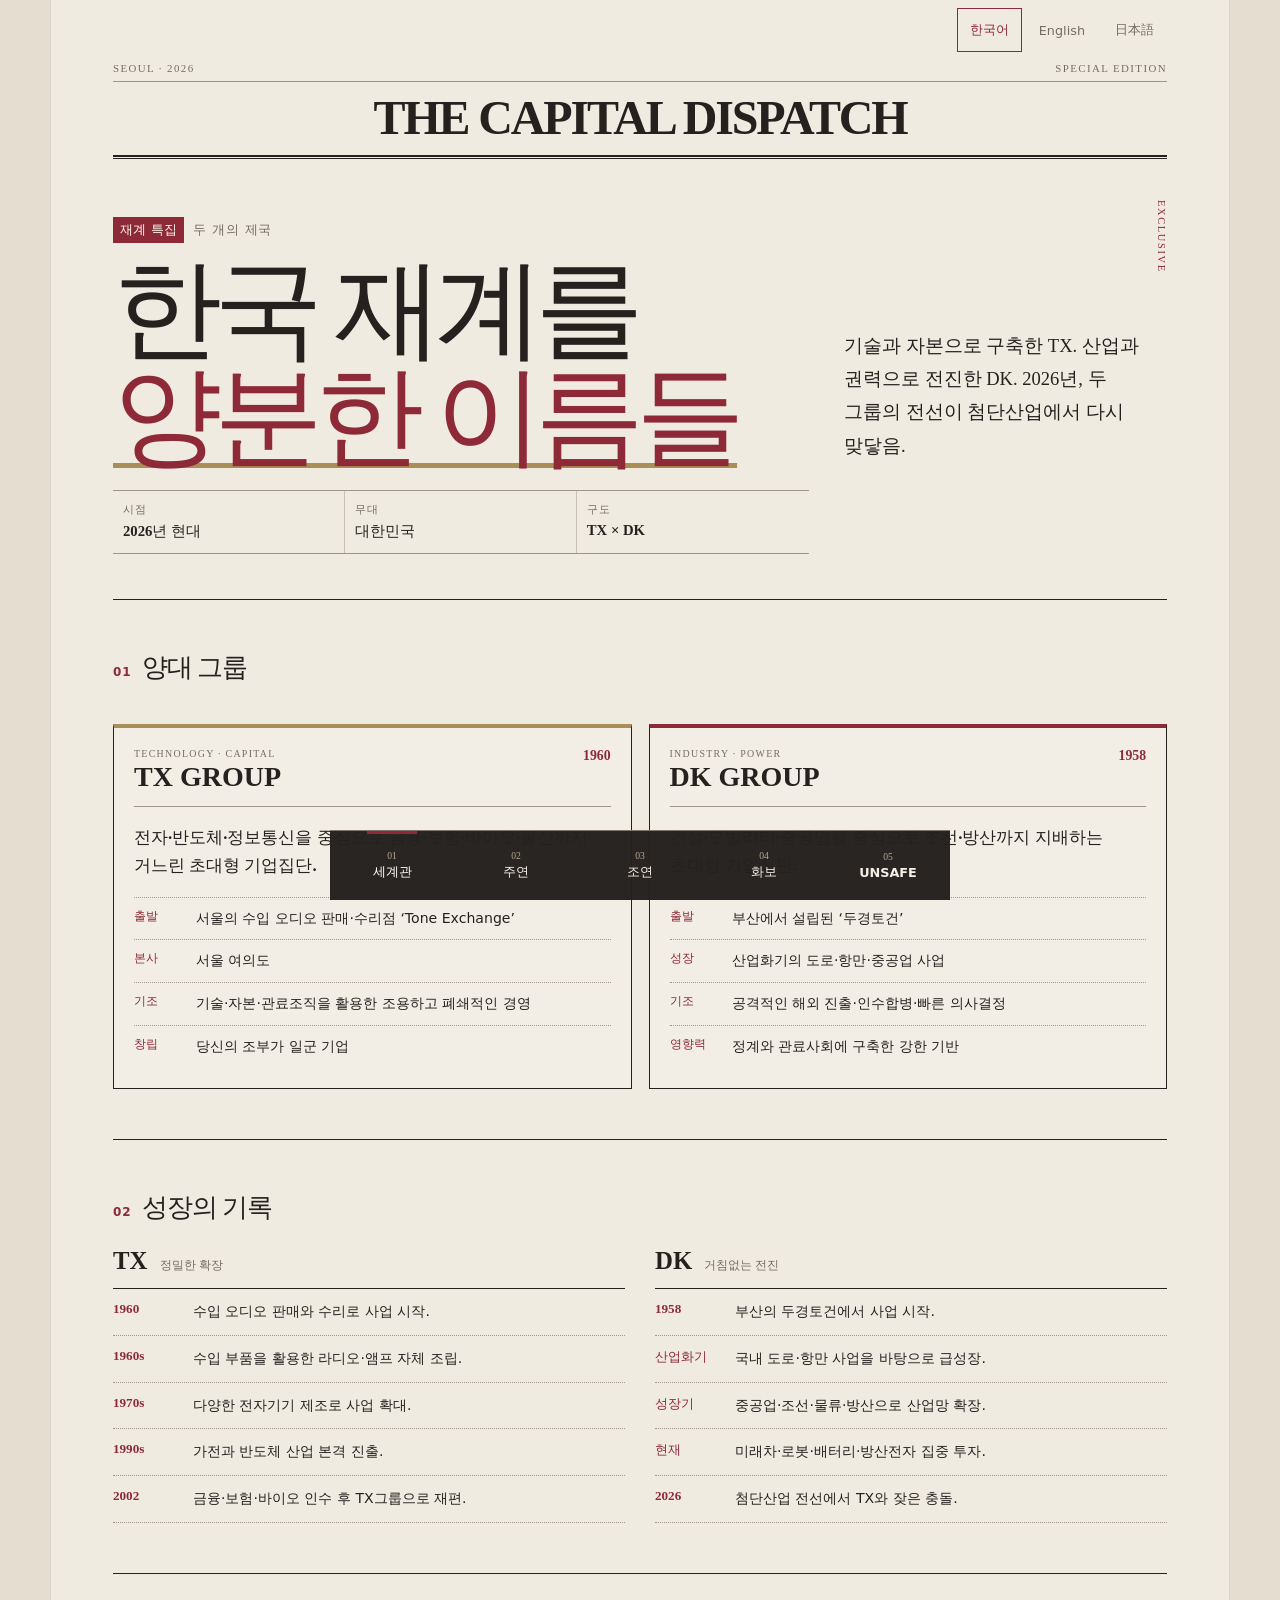
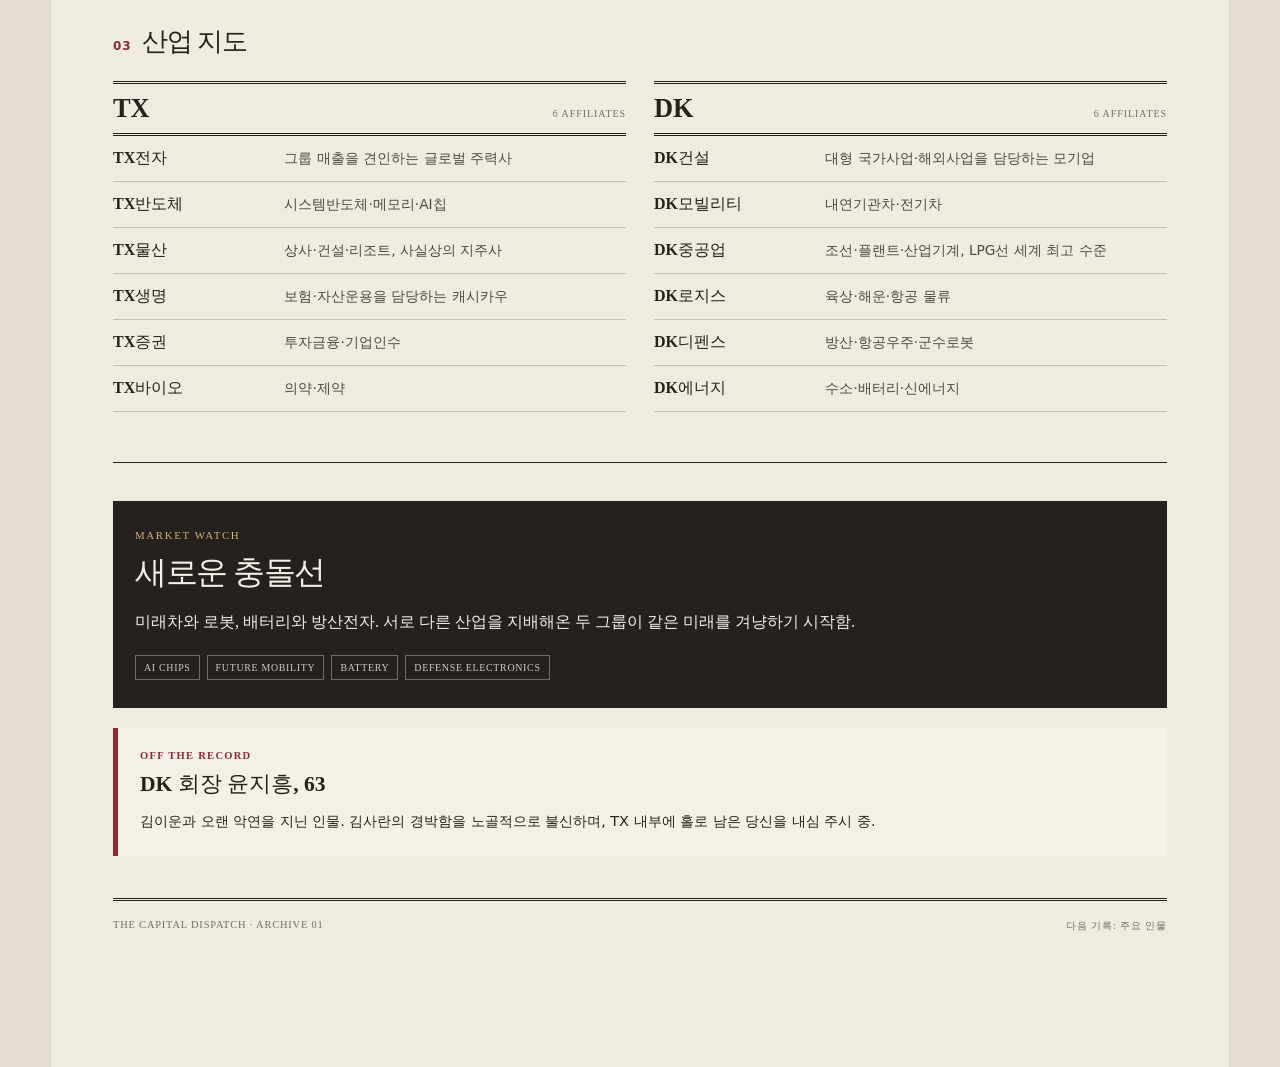
==== commit 8e5ad7d7: "Add English and Japanese language switching to public pages Translate world, leads, supporting cast " ====
--- a/index.html
+++ b/index.html
@@ -8,6 +8,8 @@
   <title>적뿐인 집안엔 내 편이 없다 | 세계관</title>
   <link rel="icon" href="favicon.svg" type="image/svg+xml">
   <link rel="stylesheet" href="styles.css">
+  <script src="translations.js" defer></script>
+  <script src="language.js" defer></script>
 </head>
 <body>
   <a class="skip-link" href="#main">본문으로 이동</a>
--- a/styles.css
+++ b/styles.css
@@ -408,6 +408,11 @@
   width: 100%;
   height: 100%;
   object-fit: contain;
+}
+
+.profile__hero .portrait-mount--image {
+  aspect-ratio: 3 / 2;
+  max-height: none;
 }
 
 .portrait-mount--itae { border-top: 4px solid var(--wine); }
@@ -916,3 +921,49 @@
 @media (prefers-reduced-motion: reduce) {
   *, *::before, *::after { scroll-behavior: auto !important; }
 }
+
+/* Compact, dependency-free language controls. No remote fonts or animation. */
+.language-switch {
+  display: flex;
+  justify-content: flex-end;
+  flex-wrap: wrap;
+  gap: 4px;
+  margin: -6px 0 10px;
+}
+.language-switch button {
+  min-height: 44px;
+  padding: 8px 12px;
+  border: 1px solid transparent;
+  border-radius: 0;
+  background: transparent;
+  color: var(--muted);
+  font: inherit;
+  font-size: .8rem;
+  cursor: pointer;
+}
+.language-switch button[aria-pressed="true"] {
+  border-color: var(--wine);
+  color: var(--wine);
+  font-weight: 700;
+}
+.language-switch button:focus-visible { outline: 2px solid var(--wine); outline-offset: 2px; }
+.bottom-nav > [hidden] { display: none; }
+.restricted-content[hidden] { display: none; }
+.bottom-nav--public { grid-template-columns: repeat(4, minmax(0, 1fr)); }
+html:lang(en) body { hyphens: auto; }
+html:lang(ja) body { font-family: system-ui, -apple-system, "Hiragino Kaku Gothic ProN", "Yu Gothic", Meiryo, sans-serif; }
+html:lang(ja) :is(h1, h2, h3, h4, p, li) { word-break: normal; line-break: strict; }
+html:not(:lang(ko)) :is(.profile__hero, .record-grid, .profile-columns, .affiliate-columns, .history__columns) > * { min-width: 0; }
+html:not(:lang(ko)) .kicker { flex-wrap: wrap; }
+html:not(:lang(ko)) .timeline li { grid-template-columns: minmax(0, 100px) minmax(0, 1fr); }
+html:not(:lang(ko)) .affiliate-list > div { grid-template-columns: minmax(0, 1fr) minmax(0, 1.5fr); }
+html:not(:lang(ko)) .family-node small { white-space: normal; }
+html:lang(en) .fact-list li { grid-template-columns: 90px minmax(0, 1fr); }
+html:lang(en) .private-index div { grid-template-columns: 100px minmax(0, 1fr); }
+html:lang(en) :is(.lead-story h1, .people-lead h1) {
+  max-width: none;
+  font-size: clamp(2.1rem, 7.5vw, 4.1rem);
+  line-height: 1.12;
+  hyphens: none;
+}
+html:lang(en) .profile__identity h2 { font-size: clamp(2rem, 7vw, 3rem); }
